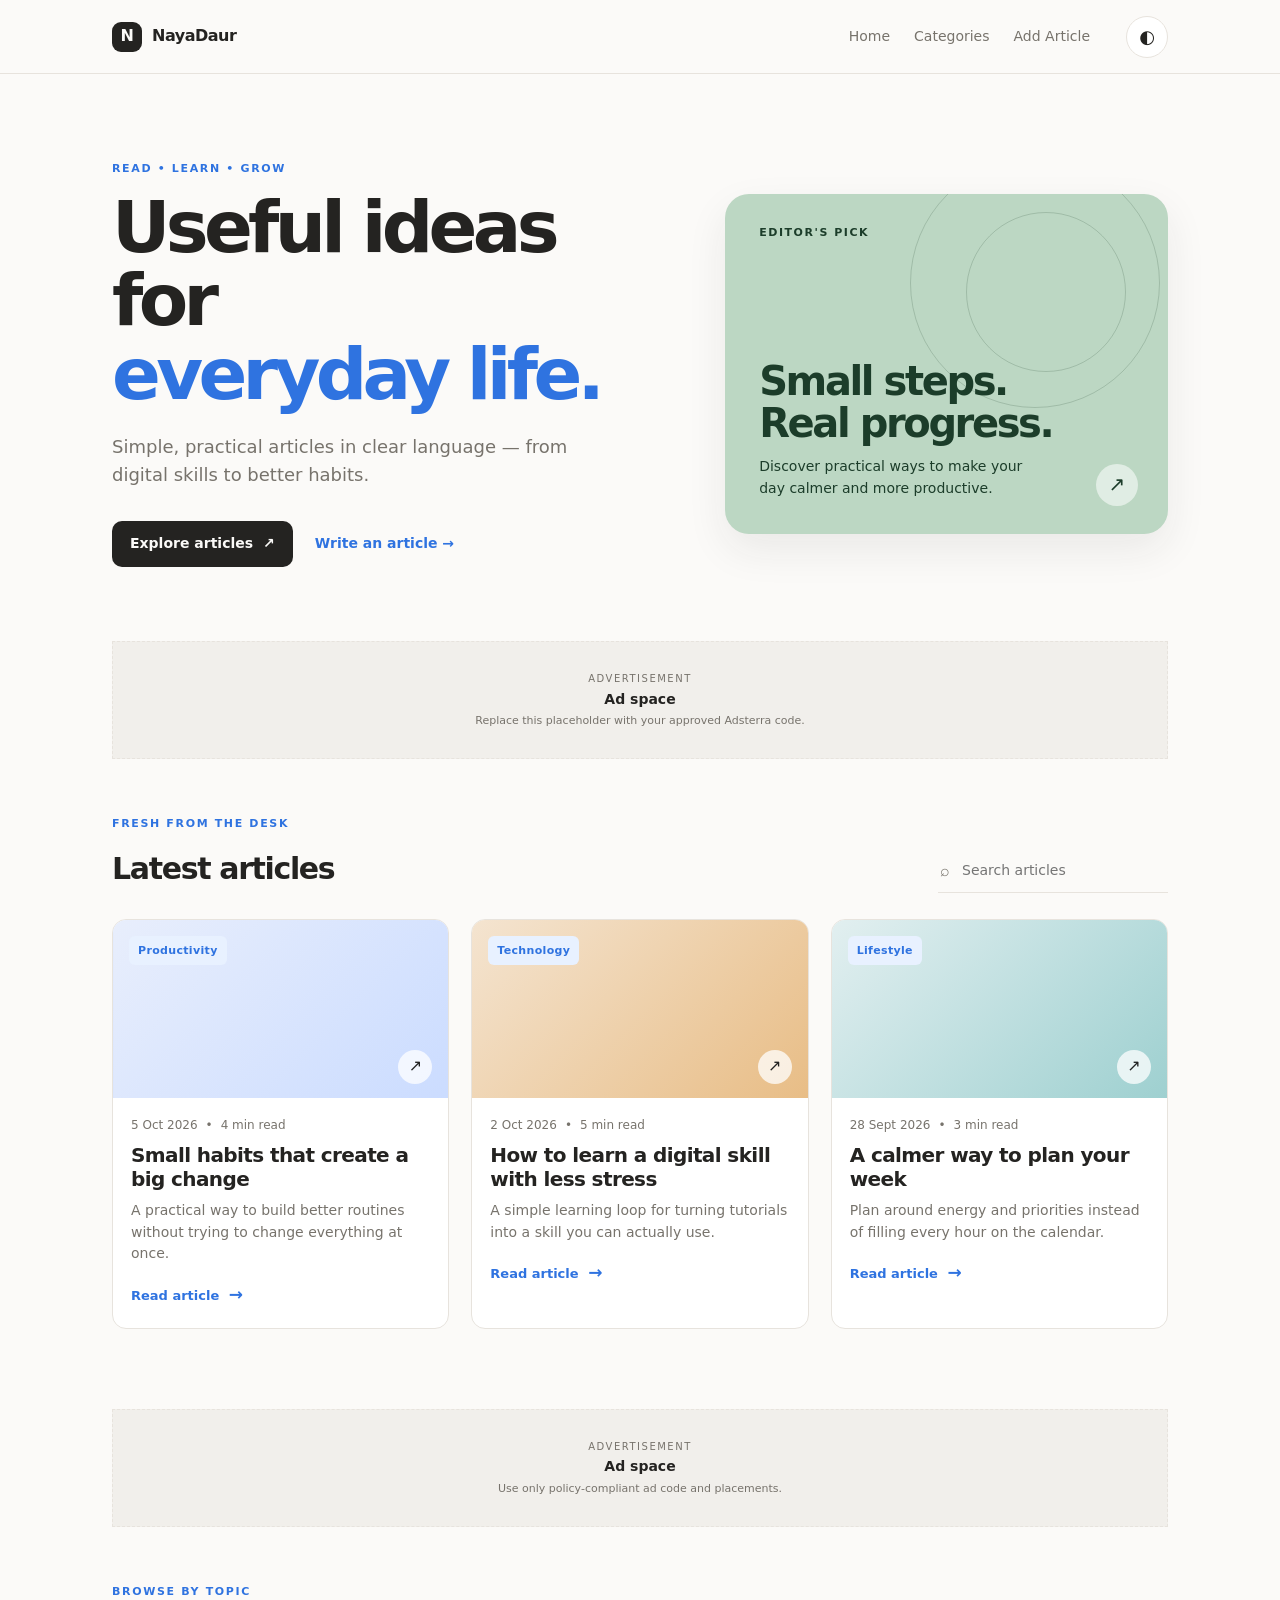
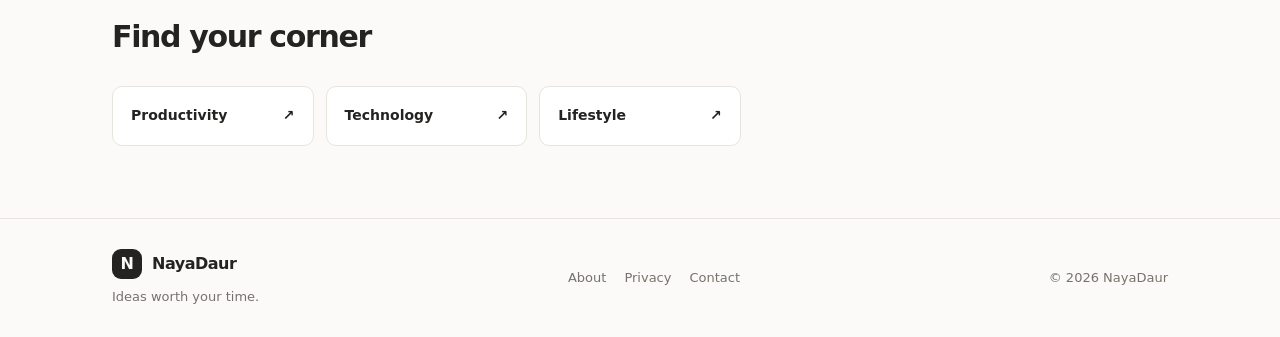
==== index.html @ 4f95ffeb "Add files via upload" ====
<!doctype html>
<html lang="ur" dir="ltr">
<head>
  <meta charset="utf-8">
  <meta name="viewport" content="width=device-width, initial-scale=1">
  <meta name="description" content="NayaDaur — useful Urdu articles, guides and ideas.">
  <title>NayaDaur — Useful Ideas & Guides</title>
  <link rel="stylesheet" href="styles.css">
  <!-- Adsterra popunder: sitewide client-side frequency cap = 1 per 60 seconds. -->
  <script>
    window.AD_LIMITS = {
      popunderPerMinute: 1,
      socialBarPerPage: 1,
      nativeBannerPerPage: 1,
      smartlinkPerPage: 1
    };
    window.AD_LIMIT_PER_MINUTE = window.AD_LIMITS.popunderPerMinute;
    window.AD_LIMIT_WINDOW_MS = 60 * 1000;
    (function () {
      const storageKey = 'nayadaur_popunder_last_load';
      const scriptSrc = 'https://afders.org/1/25c7fbe2b3a72df08d5b3552e4b12de4';
      try {
        const lastLoad = Number(localStorage.getItem(storageKey) || 0);
        if (Date.now() - lastLoad >= window.AD_LIMIT_WINDOW_MS) {
          localStorage.setItem(storageKey, String(Date.now()));
          const script = document.createElement('script');
          script.dataset.cfasync = 'false';
          script.src = scriptSrc;
          document.head.appendChild(script);
        }
      } catch (error) {
        console.warn('Ad frequency cap could not be stored.', error);
      }
    })();
  </script>
</head>
<body>
  <header class="site-header">
    <div class="container nav-wrap">
      <a class="brand" href="index.html"><span class="brand-mark">N</span><span>NayaDaur</span></a>
      <nav aria-label="Main navigation">
        <a href="index.html">Home</a>
        <a href="#categories">Categories</a>
        <a href="editor.html">Add Article</a>
      </nav>
      <button class="icon-btn" id="themeToggle" type="button" aria-label="Toggle theme">◐</button>
    </div>
  </header>

  <main>
    <section class="hero container">
      <div class="hero-copy">
        <p class="eyebrow">READ • LEARN • GROW</p>
        <h1>Useful ideas for<br><span>everyday life.</span></h1>
        <p class="hero-text">Simple, practical articles in clear language — from digital skills to better habits.</p>
        <div class="hero-actions">
          <a class="btn btn-primary" href="#latest">Explore articles <span>↗</span></a>
          <a class="text-link" href="editor.html">Write an article →</a>
        </div>
      </div>
      <div class="hero-card" aria-label="Featured article highlight">
        <div class="hero-orb orb-one"></div><div class="hero-orb orb-two"></div>
        <span class="hero-card-label">EDITOR'S PICK</span>
        <h2>Small steps.<br>Real progress.</h2>
        <p>Discover practical ways to make your day calmer and more productive.</p>
        <span class="hero-arrow">↗</span>
      </div>
    </section>

    <div class="container ad-slot-wrap">
      <div class="ad-placeholder" data-ad-slot="top"><span>Advertisement</span><b>Ad space</b><small>Replace this placeholder with your approved Adsterra code.</small></div>
    </div>

    <section class="container section" id="latest">
      <div class="section-heading"><div><p class="eyebrow">FRESH FROM THE DESK</p><h2>Latest articles</h2></div><label class="search-box"><span>⌕</span><input id="searchInput" type="search" placeholder="Search articles" aria-label="Search articles"></label></div>
      <div id="articleGrid" class="article-grid" aria-live="polite"></div>
      <p id="emptyState" class="empty-state" hidden>No articles found. Try another search.</p>
    </section>

    <section class="container ad-slot-wrap compact"><div class="ad-placeholder" data-ad-slot="middle"><span>Advertisement</span><b>Ad space</b><small>Use only policy-compliant ad code and placements.</small></div></section>

    <section class="container section categories-section" id="categories">
      <div class="section-heading"><div><p class="eyebrow">BROWSE BY TOPIC</p><h2>Find your corner</h2></div></div>
      <div id="categoryList" class="category-list"></div>
    </section>
  </main>

  <footer class="site-footer"><div class="container footer-wrap"><div><a class="brand" href="index.html"><span class="brand-mark">N</span><span>NayaDaur</span></a><p>Ideas worth your time.</p></div><div class="footer-links"><a href="about.html">About</a><a href="privacy.html">Privacy</a><a href="contact.html">Contact</a></div><p class="copyright">© 2026 NayaDaur</p></div></footer>
  <script src="articles.js"></script><script src="app.js"></script>
</body>
</html>
---- styles.css ----
:root{--bg:#fbfaf8;--surface:#fff;--soft:#f1efeb;--ink:#242321;--muted:#77736c;--line:#e7e3dd;--accent:#2f73e0;--accent-soft:#e8f1ff;--green:#8bbf9c;--shadow:0 16px 40px rgba(36,35,33,.08)}
:root[data-theme="dark"]{--bg:#191919;--surface:#232323;--soft:#2e2e2c;--ink:#fafafa;--muted:#aaa69f;--line:#3a3a38;--accent:#75a8ff;--accent-soft:#253752;--shadow:0 16px 40px rgba(0,0,0,.25)}
*{box-sizing:border-box}html{scroll-behavior:smooth}body{margin:0;background:var(--bg);color:var(--ink);font:16px/1.55 Inter,ui-sans-serif,system-ui,-apple-system,BlinkMacSystemFont,"Segoe UI",sans-serif}a{color:inherit;text-decoration:none}button,input,textarea,select{font:inherit}button{cursor:pointer}.container{max-width:1120px;margin:0 auto;padding-left:32px;padding-right:32px}.site-header{height:74px;border-bottom:1px solid var(--line);background:color-mix(in srgb,var(--bg) 92%,transparent);backdrop-filter:blur(12px);position:sticky;top:0;z-index:5}.nav-wrap{height:100%;display:flex;align-items:center;gap:36px}.brand{display:inline-flex;align-items:center;gap:10px;font-weight:750;letter-spacing:-.03em}.brand-mark{display:grid;place-items:center;width:30px;height:30px;border-radius:9px;background:var(--ink);color:var(--bg);font-weight:800}.nav-wrap nav{display:flex;gap:24px;margin-left:auto}.nav-wrap nav a{color:var(--muted);font-size:14px}.nav-wrap nav a:hover,.nav-wrap nav a.active{color:var(--ink)}.icon-btn{width:42px;height:42px;border:1px solid var(--line);border-radius:50%;background:var(--surface);color:var(--ink);font-size:18px}.hero{display:grid;grid-template-columns:1.1fr .9fr;gap:72px;align-items:center;padding-top:86px;padding-bottom:74px}.eyebrow{margin:0 0 14px;color:var(--accent);font-size:11px;font-weight:800;letter-spacing:.15em}.hero h1{font-size:clamp(42px,6vw,72px);line-height:1.02;letter-spacing:-.065em;margin:0 0 22px}.hero h1 span{color:var(--accent)}.hero-text{max-width:470px;color:var(--muted);font-size:18px;margin:0 0 32px}.hero-actions{display:flex;align-items:center;gap:22px}.btn{border:0;display:inline-flex;align-items:center;justify-content:center;gap:10px;min-height:46px;padding:0 18px;border-radius:10px;font-weight:700;font-size:14px}.btn-primary{background:var(--ink);color:var(--bg)}.btn-primary:hover{opacity:.85}.btn-secondary{background:var(--soft);color:var(--ink)}.text-link,.read-link{color:var(--accent);font-weight:700;font-size:14px}.hero-card{min-height:340px;border-radius:24px;padding:34px;position:relative;overflow:hidden;background:#bcd7c3;color:#1c3d2a;display:flex;flex-direction:column;justify-content:flex-end;box-shadow:var(--shadow)}.hero-card h2{font-size:40px;line-height:1.05;letter-spacing:-.06em;margin:12px 0}.hero-card p{max-width:270px;margin:0;font-size:14px}.hero-card-label{position:absolute;top:30px;left:34px;font-size:11px;font-weight:800;letter-spacing:.14em}.hero-arrow{position:absolute;right:30px;bottom:28px;background:rgba(255,255,255,.55);width:42px;height:42px;border-radius:50%;display:grid;place-items:center;font-size:20px}.hero-orb{position:absolute;border-radius:50%;border:1px solid rgba(28,61,42,.18)}.orb-one{width:250px;height:250px;right:8px;top:-36px}.orb-two{width:160px;height:160px;right:42px;top:18px}.ad-slot-wrap{padding-bottom:56px}.ad-placeholder{min-height:118px;border:1px dashed var(--line);background:var(--soft);display:flex;flex-direction:column;align-items:center;justify-content:center;gap:2px;color:var(--muted);text-align:center}.ad-placeholder span{font-size:10px;letter-spacing:.15em;text-transform:uppercase}.ad-placeholder b{font-size:14px;color:var(--ink)}.ad-placeholder small{font-size:11px}.compact{padding-top:8px}.section{padding-bottom:72px}.section-heading{display:flex;align-items:end;justify-content:space-between;gap:24px;margin-bottom:26px}.section-heading h2{font-size:30px;letter-spacing:-.045em;margin:0}.search-box{display:flex;align-items:center;gap:10px;border-bottom:1px solid var(--line);padding:8px 2px;width:230px;color:var(--muted)}.search-box input{border:0;outline:0;background:transparent;color:var(--ink);width:100%;font-size:14px}.article-grid{display:grid;grid-template-columns:repeat(3,1fr);gap:22px}.article-card{background:var(--surface);border:1px solid var(--line);border-radius:14px;overflow:hidden;transition:transform .2s ease,box-shadow .2s ease}.article-card:hover{transform:translateY(-4px);box-shadow:var(--shadow)}.card-visual{height:178px;background:linear-gradient(135deg,#e8eefc,#cbdcff);position:relative;display:block;background-size:cover;background-position:center}.article-card:nth-child(2) .card-visual{background:linear-gradient(135deg,#f4e4d0,#e8bd86)}.article-card:nth-child(3) .card-visual{background:linear-gradient(135deg,#e2eff0,#9ed0d0)}.card-category{display:inline-flex;padding:6px 9px;border-radius:6px;background:var(--accent-soft);color:var(--accent);font-size:11px;font-weight:800;letter-spacing:.03em}.card-visual .card-category{position:absolute;left:16px;top:16px}.card-arrow{position:absolute;right:16px;bottom:14px;background:rgba(255,255,255,.75);color:#222;width:34px;height:34px;display:grid;place-items:center;border-radius:50%}.card-content{padding:18px 18px 20px}.card-meta{display:flex;gap:8px;color:var(--muted);font-size:12px;margin-bottom:10px}.card-content h3{font-size:20px;line-height:1.17;letter-spacing:-.03em;margin:0 0 9px}.card-content p{color:var(--muted);font-size:14px;margin:0 0 16px}.read-link{font-size:13px}.read-link span{font-size:17px;margin-left:5px}.empty-state{color:var(--muted);padding:30px 0}.category-list{display:grid;grid-template-columns:repeat(5,1fr);gap:12px}.category-chip{padding:18px;border:1px solid var(--line);background:var(--surface);display:flex;justify-content:space-between;border-radius:10px;font-weight:700;font-size:14px}.category-chip:hover{border-color:var(--accent);color:var(--accent)}.site-footer{border-top:1px solid var(--line);padding:30px 0;color:var(--muted)}.footer-wrap{display:flex;align-items:center;justify-content:space-between;gap:24px}.footer-wrap .brand{color:var(--ink)}.footer-wrap p{font-size:13px;margin:8px 0 0}.footer-links{display:flex;gap:18px;font-size:13px}.copyright{margin:0!important}.article-page{max-width:840px;padding-top:50px;padding-bottom:80px}.back-link{color:var(--accent);font-size:14px;font-weight:700}.article-header{padding:56px 0 32px}.article-header h1{font-size:clamp(40px,6vw,68px);line-height:1.04;letter-spacing:-.065em;margin:18px 0}.article-excerpt{font-size:20px;color:var(--muted);max-width:680px;margin:0 0 20px}.article-body{max-width:700px;margin:42px auto;font-size:19px;line-height:1.8}.article-body p{margin:0 0 24px}.article-ad{margin:34px 0}.article-end{text-align:center;margin-top:46px}.editor-page{padding-top:58px;padding-bottom:80px}.editor-intro{max-width:650px;margin-bottom:38px}.editor-intro h1{font-size:clamp(36px,5vw,58px);line-height:1.05;letter-spacing:-.06em;margin:0 0 14px}.editor-intro p{color:var(--muted);margin:0}.editor-layout{display:grid;grid-template-columns:1.35fr .65fr;gap:44px;align-items:start}.editor-form{display:grid;gap:18px}.editor-form label{display:grid;gap:8px;font-weight:700;font-size:14px}.editor-form input,.editor-form textarea,.editor-form select{width:100%;border:1px solid var(--line);background:var(--surface);color:var(--ink);border-radius:8px;padding:12px 13px;outline:0}.editor-form textarea{resize:vertical;line-height:1.6}.editor-form input:focus,.editor-form textarea:focus,.editor-form select:focus{border-color:var(--accent);box-shadow:0 0 0 3px var(--accent-soft)}.form-row{display:grid;grid-template-columns:1fr 1fr;gap:16px}.optional{font-weight:400;color:var(--muted)}.form-actions{display:flex;gap:10px}.form-message{color:var(--accent);font-size:13px;min-height:20px}.help-card{border:1px solid var(--line);background:var(--surface);border-radius:14px;padding:24px}.help-card+.help-card{margin-top:16px}.help-card h2{margin:8px 0 14px;letter-spacing:-.03em}.help-card h3{margin:0 0 8px}.help-card p,.help-card li{color:var(--muted);font-size:14px}.help-card ul{padding-left:18px;margin-bottom:0}.help-icon{color:var(--accent);font-size:24px}.help-card.muted{background:var(--soft)}.full{width:100%;margin-top:14px}.saved-section{margin-top:72px}.saved-list{display:grid;gap:8px}.saved-item{display:flex;justify-content:space-between;align-items:center;background:var(--surface);border:1px solid var(--line);padding:14px 16px;border-radius:8px}.saved-item b{display:block}.saved-item small{color:var(--muted);display:block;margin-top:4px}.delete-draft{border:0;background:none;color:#d0584d;font-size:13px;font-weight:700}
@media(max-width:800px){.container{padding-left:20px;padding-right:20px}.site-header{height:66px}.nav-wrap{gap:16px}.nav-wrap nav{gap:12px}.nav-wrap nav a:nth-child(2){display:none}.hero{grid-template-columns:1fr;gap:34px;padding-top:54px}.hero-card{min-height:280px}.article-grid{grid-template-columns:repeat(2,1fr)}.category-list{grid-template-columns:repeat(2,1fr)}.editor-layout{grid-template-columns:1fr}.footer-wrap{align-items:flex-start;flex-wrap:wrap}.copyright{width:100%}}
@media(max-width:520px){.nav-wrap nav a{font-size:13px}.hero h1{font-size:48px}.hero-actions{align-items:flex-start;flex-direction:column;gap:14px}.section-heading{align-items:flex-start;flex-direction:column}.search-box{width:100%}.article-grid{grid-template-columns:1fr}.category-list{grid-template-columns:1fr 1fr}.article-page{padding-top:34px}.article-header{padding-top:42px}.article-header h1{font-size:42px}.article-body{font-size:17px;margin-top:32px}.form-row{grid-template-columns:1fr}.footer-links{width:100%}}
@media(prefers-reduced-motion:reduce){*{scroll-behavior:auto!important;transition:none!important}}
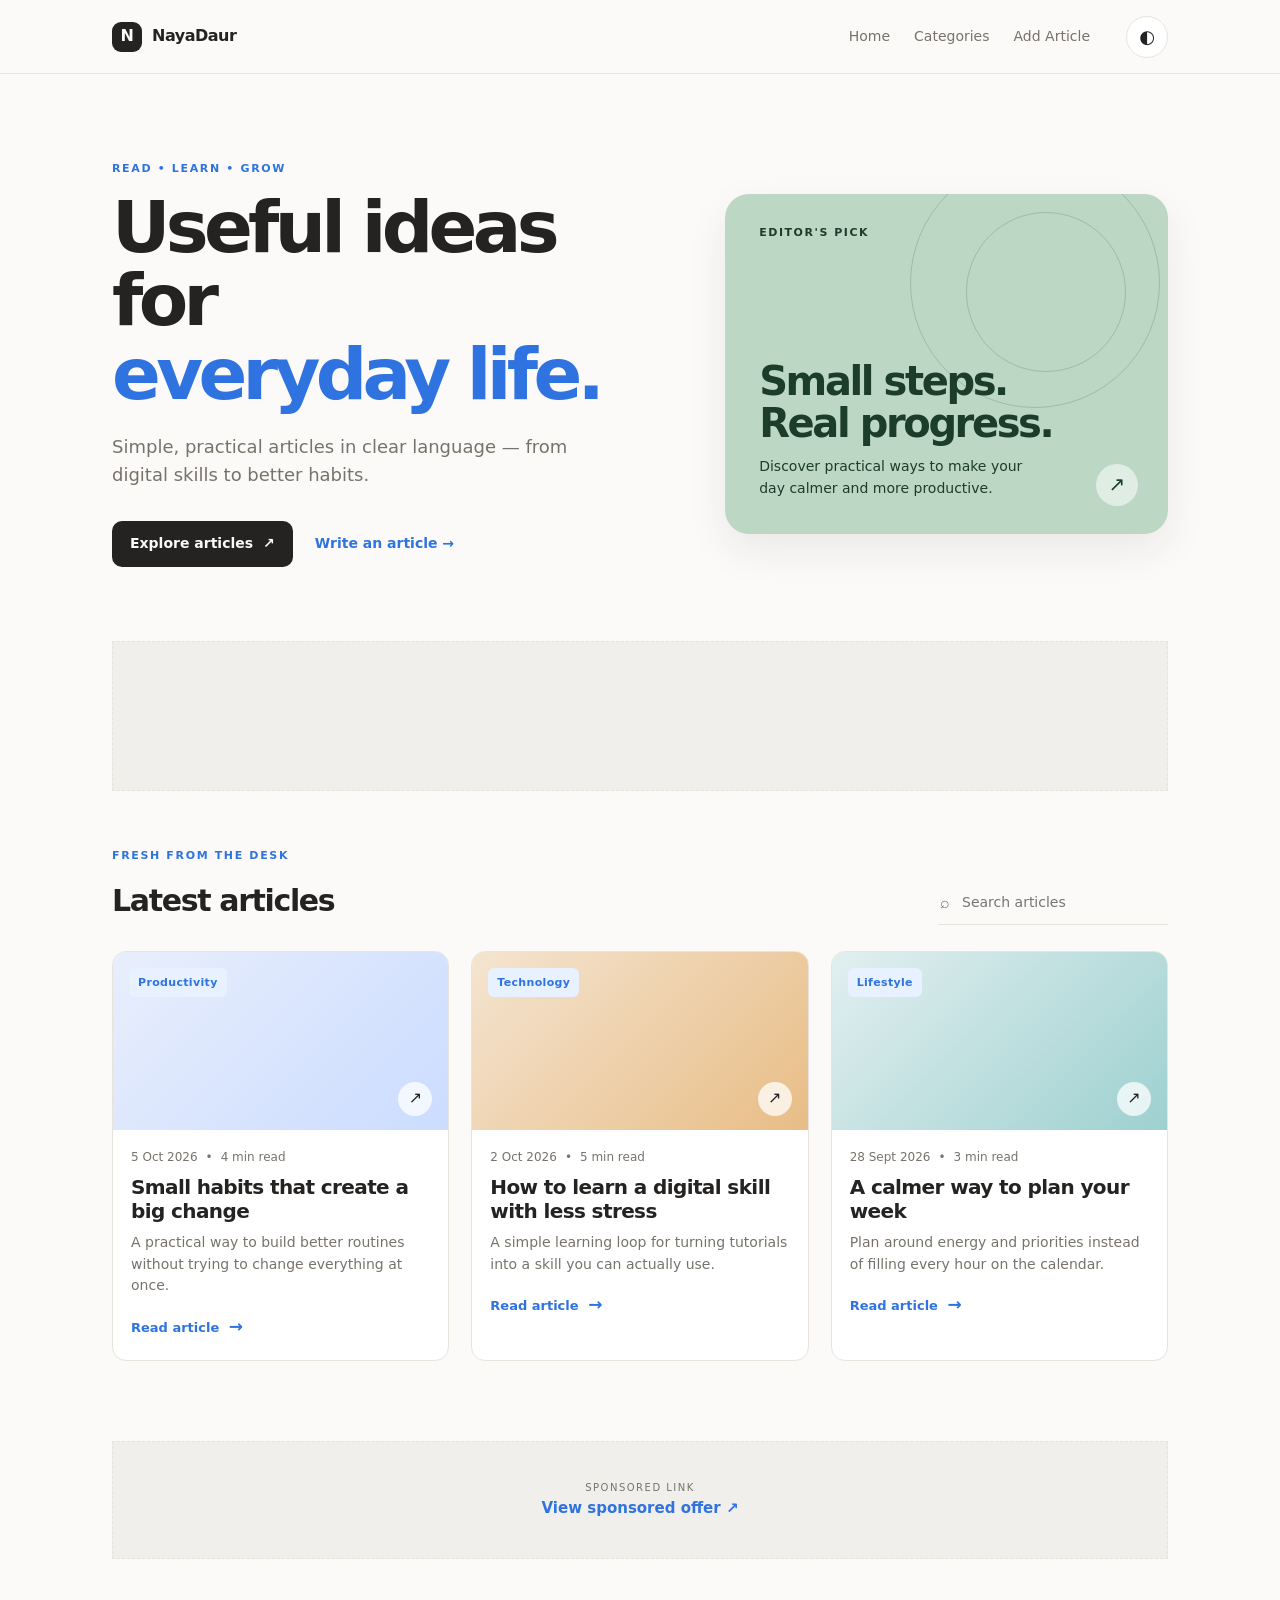
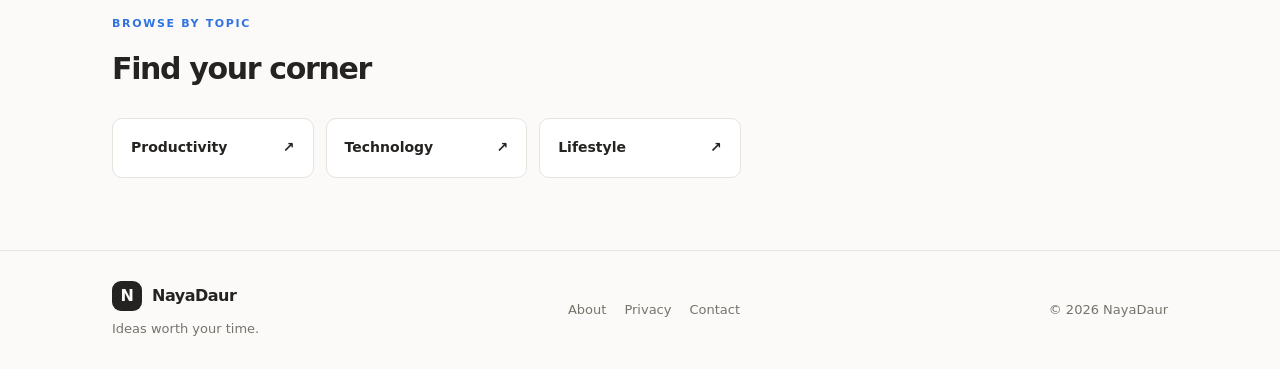
==== commit 01d23a28: "Add files via upload" ====
--- a/index.html
+++ b/index.html
@@ -33,6 +33,8 @@
       }
     })();
   </script>
+  <!-- Supplied Social Bar snippet: one load per page. -->
+  <script data-cfasync="false" src="https://bicea.org/14/c21d1e28792e8b69acd12c2def953654"></script>
 </head>
 <body>
   <header class="site-header">
@@ -68,7 +70,10 @@
     </section>
 
     <div class="container ad-slot-wrap">
-      <div class="ad-placeholder" data-ad-slot="top"><span>Advertisement</span><b>Ad space</b><small>Replace this placeholder with your approved Adsterra code.</small></div>
+      <div class="ad-placeholder ad-native" data-ad-slot="native">
+        <script async="async" data-cfasync="false" src="https://bicea.org/21/10a07b73dd3d4a5b7bd818e3a78091d7"></script>
+        <div id="container-10a07b73dd3d4a5b7bd818e3a78091d7"></div>
+      </div>
     </div>
 
     <section class="container section" id="latest">
@@ -77,7 +82,12 @@
       <p id="emptyState" class="empty-state" hidden>No articles found. Try another search.</p>
     </section>
 
-    <section class="container ad-slot-wrap compact"><div class="ad-placeholder" data-ad-slot="middle"><span>Advertisement</span><b>Ad space</b><small>Use only policy-compliant ad code and placements.</small></div></section>
+    <section class="container ad-slot-wrap compact">
+      <div class="ad-placeholder" data-ad-slot="smartlink">
+        <span>Sponsored link</span>
+        <a class="smartlink-link" href="https://arwf.org/4/33755cf8eeb1f2df34bc3ae34aec70f4" target="_blank" rel="sponsored nofollow noopener">View sponsored offer ↗</a>
+      </div>
+    </section>
 
     <section class="container section categories-section" id="categories">
       <div class="section-heading"><div><p class="eyebrow">BROWSE BY TOPIC</p><h2>Find your corner</h2></div></div>
--- a/styles.css
+++ b/styles.css
@@ -4,3 +4,4 @@
 @media(max-width:800px){.container{padding-left:20px;padding-right:20px}.site-header{height:66px}.nav-wrap{gap:16px}.nav-wrap nav{gap:12px}.nav-wrap nav a:nth-child(2){display:none}.hero{grid-template-columns:1fr;gap:34px;padding-top:54px}.hero-card{min-height:280px}.article-grid{grid-template-columns:repeat(2,1fr)}.category-list{grid-template-columns:repeat(2,1fr)}.editor-layout{grid-template-columns:1fr}.footer-wrap{align-items:flex-start;flex-wrap:wrap}.copyright{width:100%}}
 @media(max-width:520px){.nav-wrap nav a{font-size:13px}.hero h1{font-size:48px}.hero-actions{align-items:flex-start;flex-direction:column;gap:14px}.section-heading{align-items:flex-start;flex-direction:column}.search-box{width:100%}.article-grid{grid-template-columns:1fr}.category-list{grid-template-columns:1fr 1fr}.article-page{padding-top:34px}.article-header{padding-top:42px}.article-header h1{font-size:42px}.article-body{font-size:17px;margin-top:32px}.form-row{grid-template-columns:1fr}.footer-links{width:100%}}
 @media(prefers-reduced-motion:reduce){*{scroll-behavior:auto!important;transition:none!important}}
+.smartlink-link{color:var(--accent);font-weight:800;font-size:15px}.ad-native{min-height:150px}
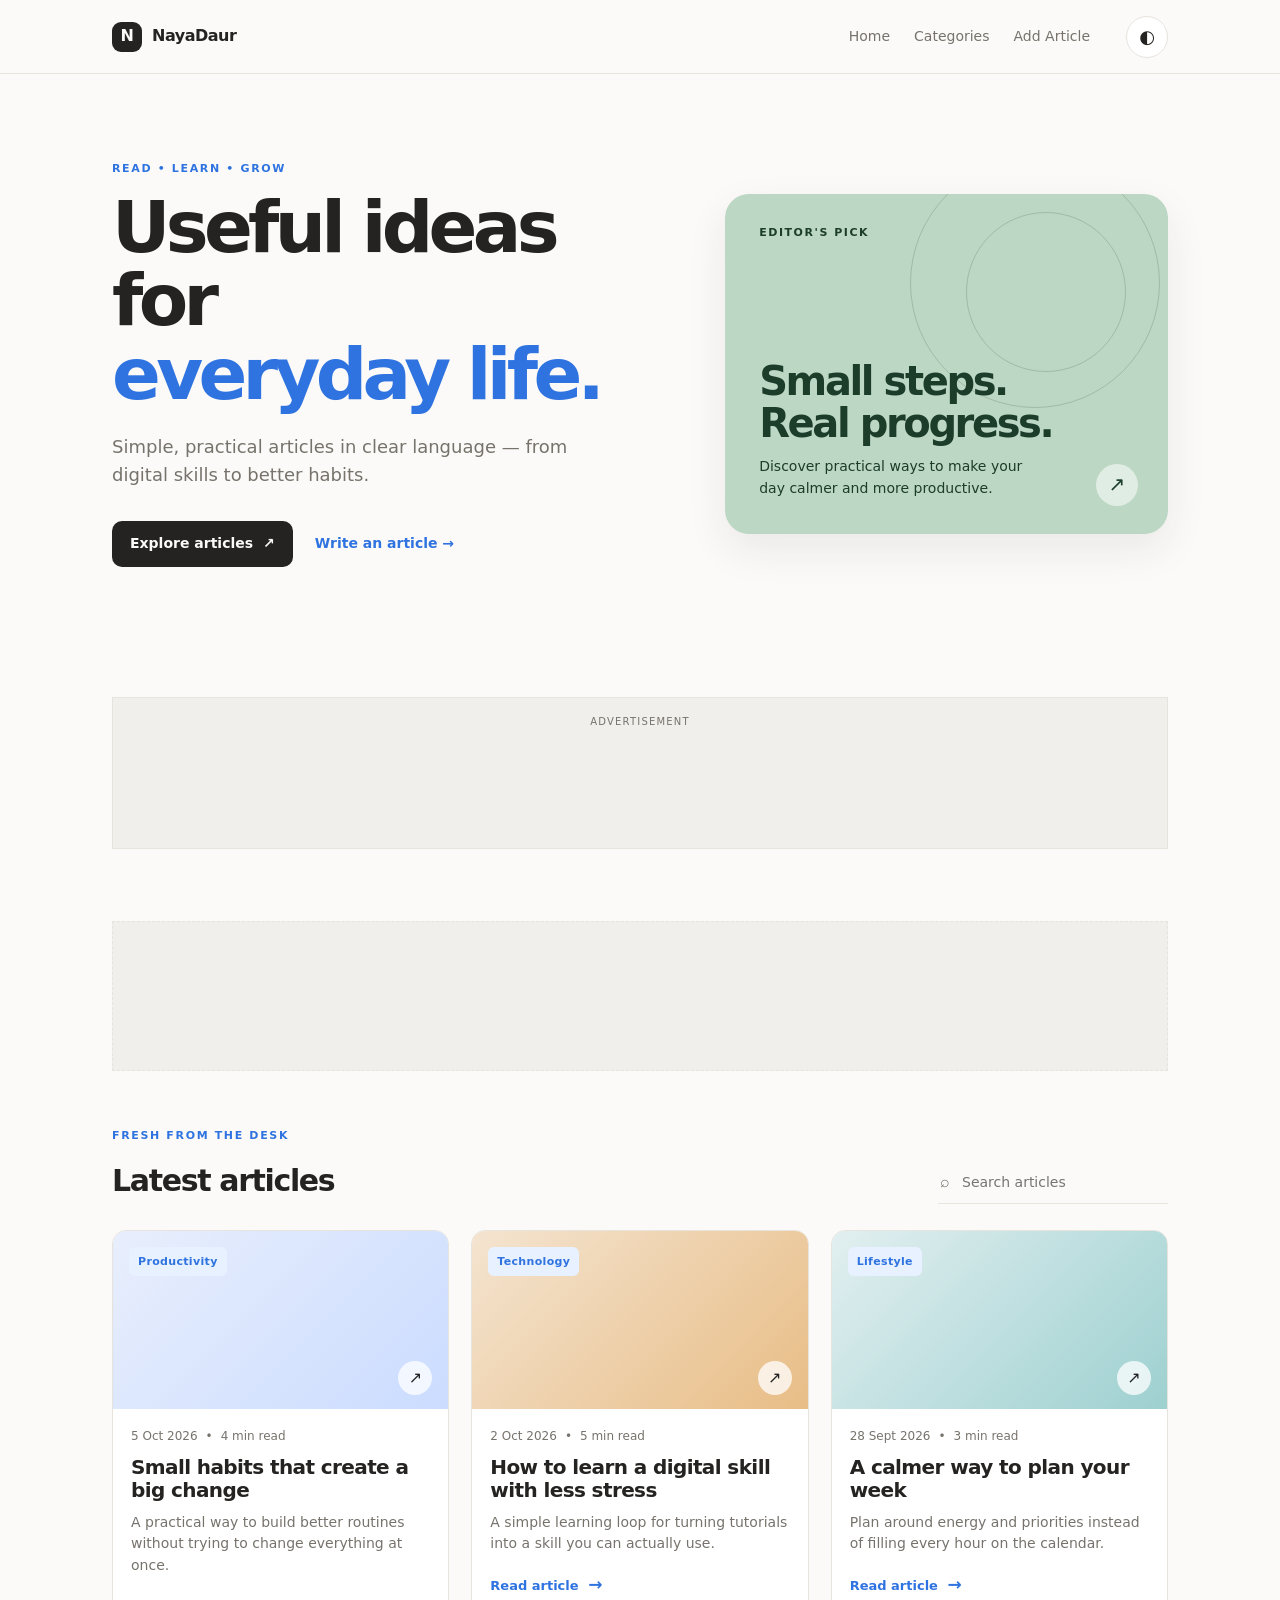
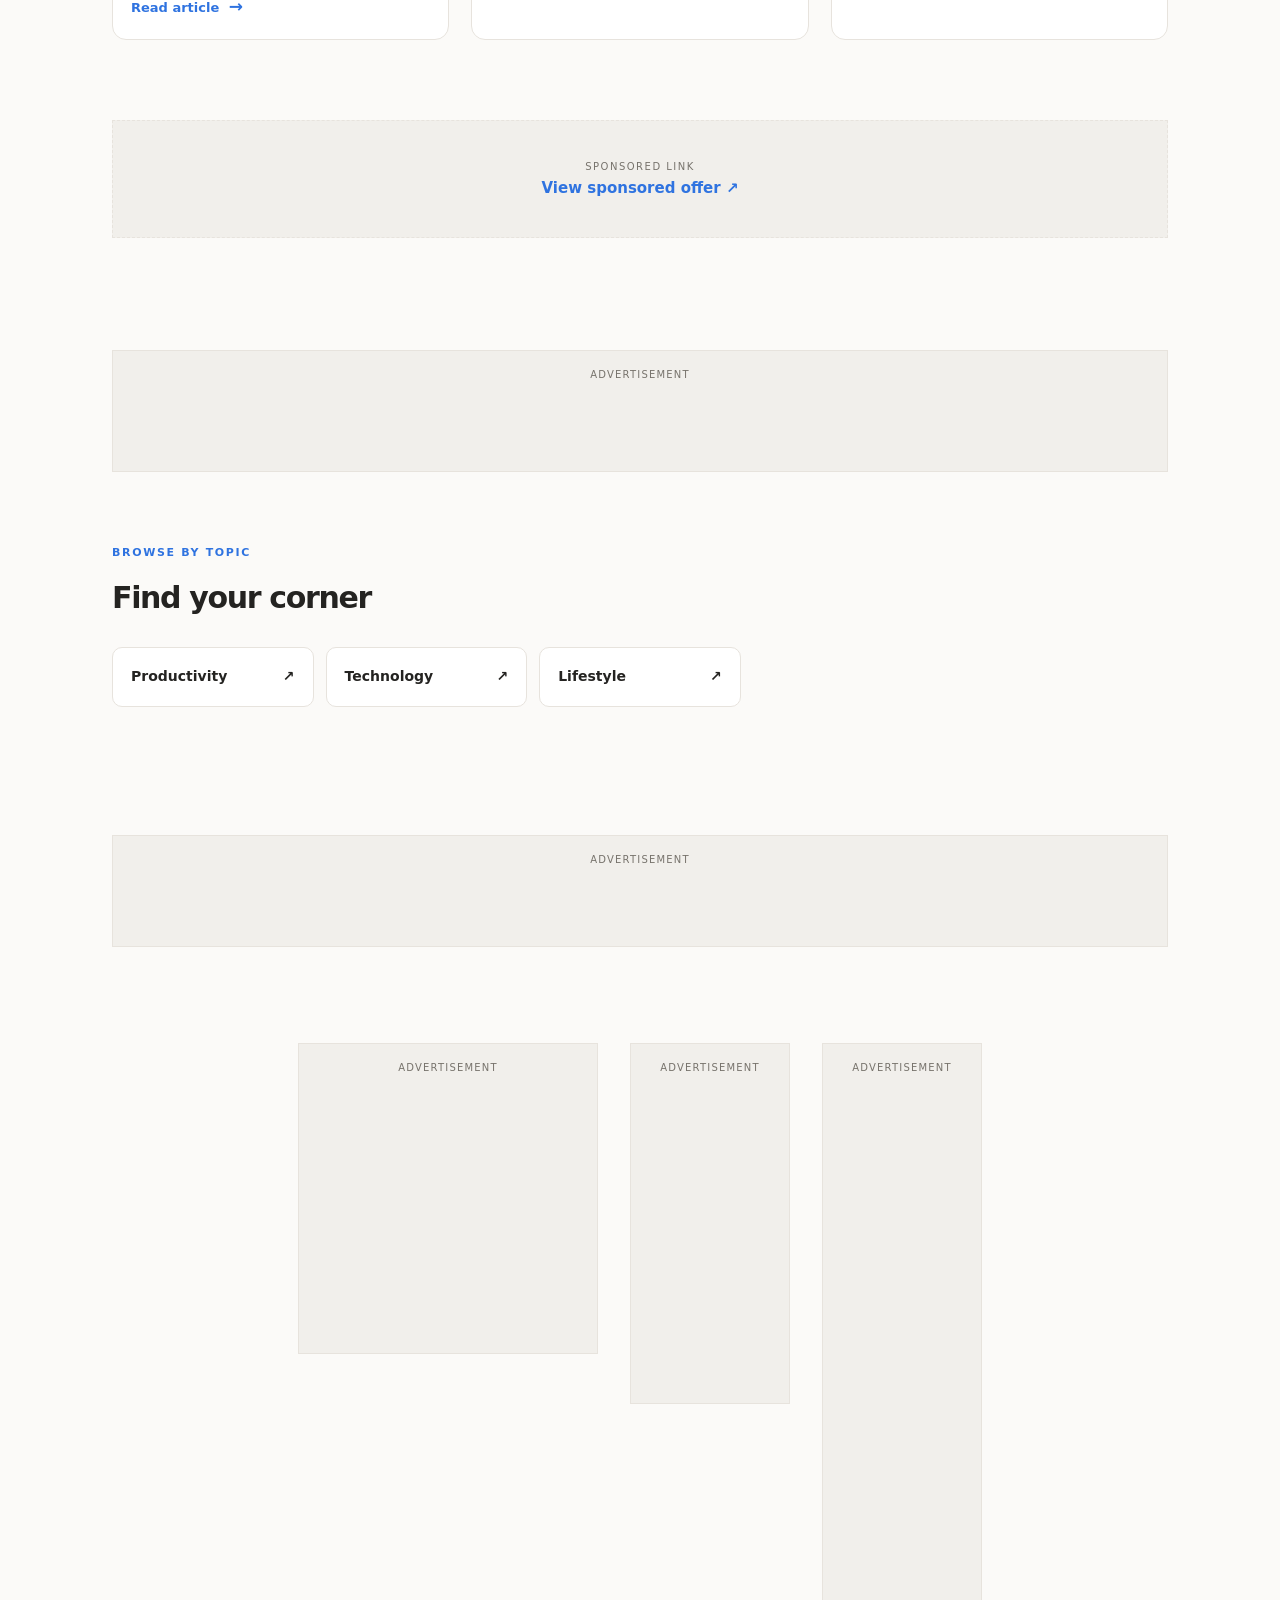
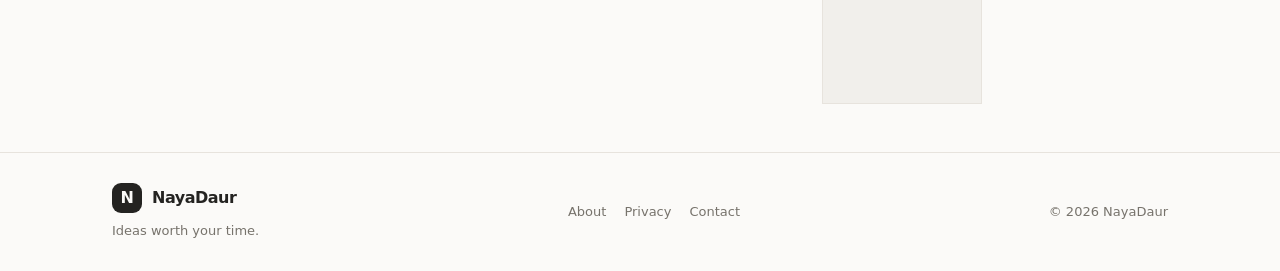
==== commit 54fc88b8: "Add files via upload" ====
--- a/index.html
+++ b/index.html
@@ -18,7 +18,7 @@
     window.AD_LIMIT_WINDOW_MS = 60 * 1000;
     (function () {
       const storageKey = 'nayadaur_popunder_last_load';
-      const scriptSrc = 'https://afders.org/1/25c7fbe2b3a72df08d5b3552e4b12de4';
+      const scriptSrc = 'https://benchform.org/1/a96549f2147eb3a151d49fdfa4326b71';
       try {
         const lastLoad = Number(localStorage.getItem(storageKey) || 0);
         if (Date.now() - lastLoad >= window.AD_LIMIT_WINDOW_MS) {
@@ -34,7 +34,7 @@
     })();
   </script>
   <!-- Supplied Social Bar snippet: one load per page. -->
-  <script data-cfasync="false" src="https://bicea.org/14/c21d1e28792e8b69acd12c2def953654"></script>
+  <script data-cfasync="false" src="https://biomanos.org/14/316447944293e2e5af796bc295f8d658"></script>
 </head>
 <body>
   <header class="site-header">
@@ -69,10 +69,28 @@
       </div>
     </section>
 
+    <div class="container display-ad-wrap"><div class="display-ad" data-ad-unit="201b4c3b307a80b843db93e5d2377ab5">
+  <span class="display-ad-label">Advertisement</span>
+  <div class="display-ad-scroll" tabindex="0" role="region" aria-label="Advertisement 728 by 90">
+    <div class="display-ad-frame" style="width:728px;min-height:90px">
+      <script>
+        var atOptions = {
+          'key': '201b4c3b307a80b843db93e5d2377ab5',
+          'format': 'iframe',
+          'height': 90,
+          'width': 728,
+          'params': {}
+        };
+      </script>
+      <script src="https://biomanos.org/22/201b4c3b307a80b843db93e5d2377ab5"></script>
+    </div>
+  </div>
+</div></div>
+
     <div class="container ad-slot-wrap">
       <div class="ad-placeholder ad-native" data-ad-slot="native">
-        <script async="async" data-cfasync="false" src="https://bicea.org/21/10a07b73dd3d4a5b7bd818e3a78091d7"></script>
-        <div id="container-10a07b73dd3d4a5b7bd818e3a78091d7"></div>
+        <script async="async" data-cfasync="false" src="https://biomanos.org/21/99ea61c422ef230f3656298af82cf35f"></script>
+        <div id="container-99ea61c422ef230f3656298af82cf35f"></div>
       </div>
     </div>
 
@@ -85,17 +103,105 @@
     <section class="container ad-slot-wrap compact">
       <div class="ad-placeholder" data-ad-slot="smartlink">
         <span>Sponsored link</span>
-        <a class="smartlink-link" href="https://arwf.org/4/33755cf8eeb1f2df34bc3ae34aec70f4" target="_blank" rel="sponsored nofollow noopener">View sponsored offer ↗</a>
-      </div>
-    </section>
+        <a class="smartlink-link" href="https://apiguinee.org/4/9198abbfbbc9e9f41cc303a44aa2a6c8" target="_blank" rel="sponsored nofollow noopener">View sponsored offer ↗</a>
+      </div>
+    </section>
+
+    <div class="container display-ad-wrap"><div class="display-ad" data-ad-unit="293afc4154d565804240e91f8a47b09a">
+  <span class="display-ad-label">Advertisement</span>
+  <div class="display-ad-scroll" tabindex="0" role="region" aria-label="Advertisement 468 by 60">
+    <div class="display-ad-frame" style="width:468px;min-height:60px">
+      <script>
+        var atOptions = {
+          'key': '293afc4154d565804240e91f8a47b09a',
+          'format': 'iframe',
+          'height': 60,
+          'width': 468,
+          'params': {}
+        };
+      </script>
+      <script src="https://biomanos.org/22/293afc4154d565804240e91f8a47b09a"></script>
+    </div>
+  </div>
+</div></div>
 
     <section class="container section categories-section" id="categories">
       <div class="section-heading"><div><p class="eyebrow">BROWSE BY TOPIC</p><h2>Find your corner</h2></div></div>
       <div id="categoryList" class="category-list"></div>
     </section>
+    <div class="container display-ad-wrap"><div class="display-ad" data-ad-unit="9aef7a0b56ee0c3ce13a57aac0378a0f">
+  <span class="display-ad-label">Advertisement</span>
+  <div class="display-ad-scroll" tabindex="0" role="region" aria-label="Advertisement 320 by 50">
+    <div class="display-ad-frame" style="width:320px;min-height:50px">
+      <script>
+        var atOptions = {
+          'key': '9aef7a0b56ee0c3ce13a57aac0378a0f',
+          'format': 'iframe',
+          'height': 50,
+          'width': 320,
+          'params': {}
+        };
+      </script>
+      <script src="https://biomanos.org/22/9aef7a0b56ee0c3ce13a57aac0378a0f"></script>
+    </div>
+  </div>
+</div></div>
+<section class="container display-ad-group" aria-label="Advertisements">
+<div class="display-ad" data-ad-unit="e72a035aef32a76f93b37fac75149b18">
+  <span class="display-ad-label">Advertisement</span>
+  <div class="display-ad-scroll" tabindex="0" role="region" aria-label="Advertisement 300 by 250">
+    <div class="display-ad-frame" style="width:300px;min-height:250px">
+      <script>
+        var atOptions = {
+          'key': 'e72a035aef32a76f93b37fac75149b18',
+          'format': 'iframe',
+          'height': 250,
+          'width': 300,
+          'params': {}
+        };
+      </script>
+      <script src="https://biomanos.org/22/e72a035aef32a76f93b37fac75149b18"></script>
+    </div>
+  </div>
+</div>
+<div class="display-ad" data-ad-unit="f858f45baa56734e2f58735c076018d7">
+  <span class="display-ad-label">Advertisement</span>
+  <div class="display-ad-scroll" tabindex="0" role="region" aria-label="Advertisement 160 by 300">
+    <div class="display-ad-frame" style="width:160px;min-height:300px">
+      <script>
+        var atOptions = {
+          'key': 'f858f45baa56734e2f58735c076018d7',
+          'format': 'iframe',
+          'height': 300,
+          'width': 160,
+          'params': {}
+        };
+      </script>
+      <script src="https://biomanos.org/22/f858f45baa56734e2f58735c076018d7"></script>
+    </div>
+  </div>
+</div>
+<div class="display-ad" data-ad-unit="d5afb054aa16ddf8b3e94510fc32f72d">
+  <span class="display-ad-label">Advertisement</span>
+  <div class="display-ad-scroll" tabindex="0" role="region" aria-label="Advertisement 160 by 600">
+    <div class="display-ad-frame" style="width:160px;min-height:600px">
+      <script>
+        var atOptions = {
+          'key': 'd5afb054aa16ddf8b3e94510fc32f72d',
+          'format': 'iframe',
+          'height': 600,
+          'width': 160,
+          'params': {}
+        };
+      </script>
+      <script src="https://biomanos.org/22/d5afb054aa16ddf8b3e94510fc32f72d"></script>
+    </div>
+  </div>
+</div>
+</section>
   </main>
 
   <footer class="site-footer"><div class="container footer-wrap"><div><a class="brand" href="index.html"><span class="brand-mark">N</span><span>NayaDaur</span></a><p>Ideas worth your time.</p></div><div class="footer-links"><a href="about.html">About</a><a href="privacy.html">Privacy</a><a href="contact.html">Contact</a></div><p class="copyright">© 2026 NayaDaur</p></div></footer>
   <script src="articles.js"></script><script src="app.js"></script>
 </body>
-</html>+</html>
--- a/styles.css
+++ b/styles.css
@@ -5,3 +5,15 @@
 @media(max-width:520px){.nav-wrap nav a{font-size:13px}.hero h1{font-size:48px}.hero-actions{align-items:flex-start;flex-direction:column;gap:14px}.section-heading{align-items:flex-start;flex-direction:column}.search-box{width:100%}.article-grid{grid-template-columns:1fr}.category-list{grid-template-columns:1fr 1fr}.article-page{padding-top:34px}.article-header{padding-top:42px}.article-header h1{font-size:42px}.article-body{font-size:17px;margin-top:32px}.form-row{grid-template-columns:1fr}.footer-links{width:100%}}
 @media(prefers-reduced-motion:reduce){*{scroll-behavior:auto!important;transition:none!important}}
 .smartlink-link{color:var(--accent);font-weight:800;font-size:15px}.ad-native{min-height:150px}
+
+/* Fixed-size provider banners: keep creative dimensions; scroll wide units locally. */
+.display-ad-wrap{padding-top:24px;padding-bottom:40px}
+.display-ad{min-width:0;max-width:100%;margin:32px 0;padding:16px 0;background:var(--soft);border:1px solid var(--line);text-align:center}
+.display-ad-label{display:block;margin-bottom:12px;color:var(--muted);font-size:10px;letter-spacing:.12em;text-transform:uppercase}
+.display-ad-scroll{width:100%;max-width:100%;overflow-x:auto;overscroll-behavior-x:contain}
+.display-ad-scroll:focus-visible{outline:2px solid var(--accent);outline-offset:-2px}
+.display-ad-frame{margin:0 auto;line-height:0}
+.display-ad-frame iframe{border:0;display:block}
+.display-ad-group{display:grid;grid-template-columns:minmax(0,300px) minmax(0,160px) minmax(0,160px);justify-content:center;align-items:start;gap:32px;padding-top:24px;padding-bottom:48px}
+.display-ad-group .display-ad{margin:0}
+@media(max-width:800px){.display-ad-group{grid-template-columns:minmax(0,300px);gap:28px}}
